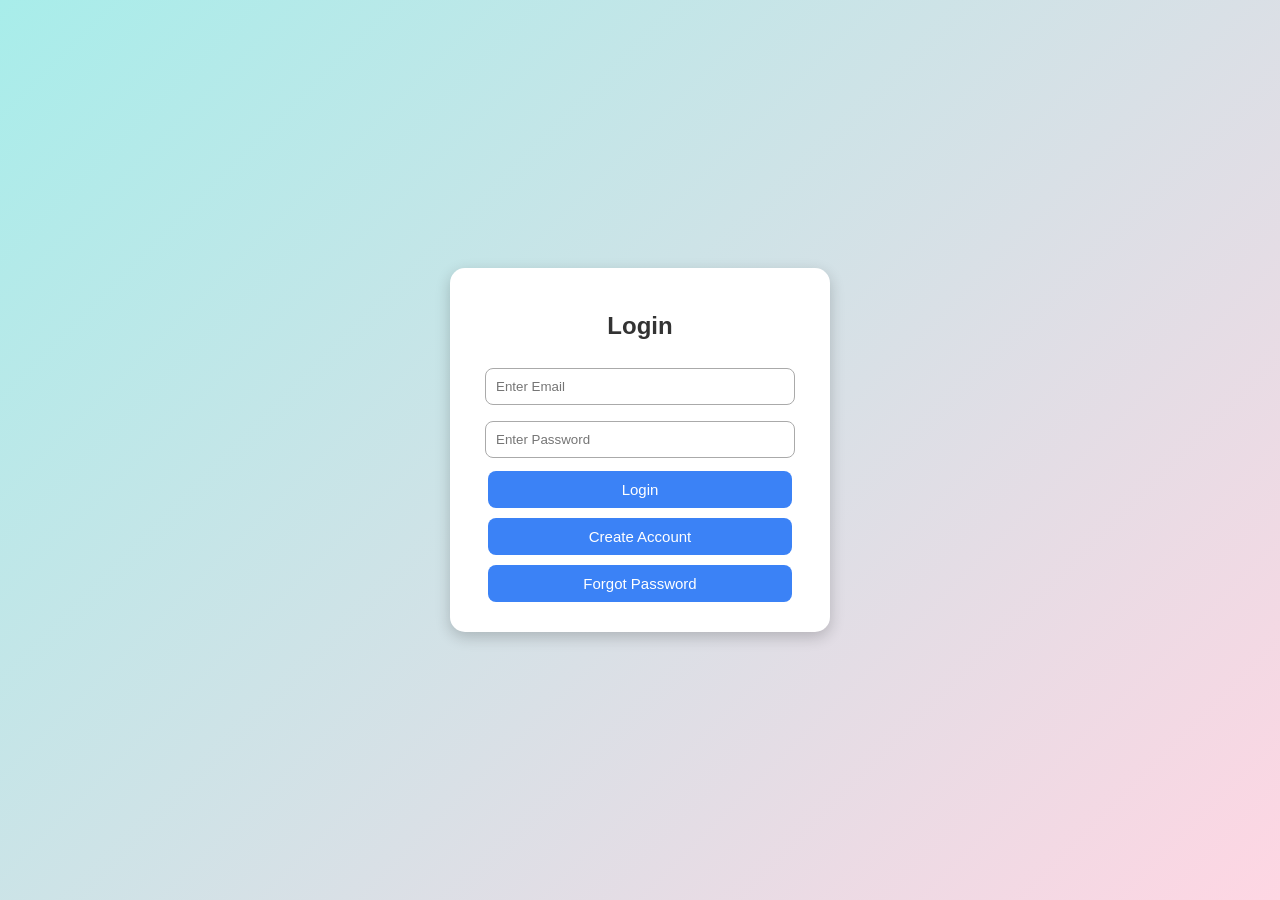
==== index.html @ 673ecfad "Add files via upload" ====
<!DOCTYPE html>
<html lang="en">
<head>
  <meta charset="UTF-8">
  <meta name="viewport" content="width=device-width, initial-scale=1.0">
  <title>Job Application Tracker</title>
  <link rel="stylesheet" href="style.css">
</head>
<body>

  <div class="container" id="loginPage">
    <h2>Login</h2>
    <input type="email" id="loginEmail" placeholder="Enter Email">
    <input type="password" id="loginPassword" placeholder="Enter Password">
    <button onclick="login()">Login</button>
    <button onclick="showSignup()">Create Account</button>
    <button onclick="forgotPassword()">Forgot Password</button>
  </div>

  <div class="container" id="signupPage" style="display:none;">
    <h2>Create Account</h2>
    <input type="email" id="signupEmail" placeholder="Enter Email">
    <input type="password" id="signupPassword" placeholder="Enter Password">
    <button onclick="register()">Register</button>
    <button onclick="showLogin()">Back to Login</button>
  </div>

  <div class="container" id="mainMenu" style="display:none;">
    <h2>Job Application Tracker</h2>
    <button onclick="showAddForm()">Add Application</button>
    <button onclick="viewApplications()">View Applications</button>
    <button onclick="updateStatus()">Update Status</button>
    <button onclick="deleteApplication()">Delete Application</button>
    <button onclick="logout()">Logout</button>
  </div>

  <script src="script.js"></script>
</body>
</html>
---- style.css ----
body {
  font-family: 'Segoe UI', sans-serif;
  background: linear-gradient(135deg, #a8edea, #fed6e3);
  height: 100vh;
  display: flex;
  align-items: center;
  justify-content: center;
  margin: 0;
}

.container {
  background: white;
  padding: 25px 30px;
  border-radius: 15px;
  box-shadow: 0 5px 15px rgba(0,0,0,0.2);
  width: 320px;
  text-align: center;
}

h2 {
  color: #333;
  margin-bottom: 20px;
}

input {
  width: 90%;
  padding: 10px;
  margin: 8px 0;
  border: 1px solid #aaa;
  border-radius: 8px;
  outline: none;
}

input:focus {
  border-color: #3b82f6;
}

button {
  width: 95%;
  background-color: #3b82f6;
  color: white;
  border: none;
  padding: 10px;
  margin: 5px 0;
  border-radius: 8px;
  cursor: pointer;
  font-size: 15px;
}

button:hover {
  background-color: #2563eb;
}

textarea {
  width: 95%;
  height: 150px;
  margin-top: 10px;
  border-radius: 8px;
  border: 1px solid #ccc;
  padding: 10px;
}
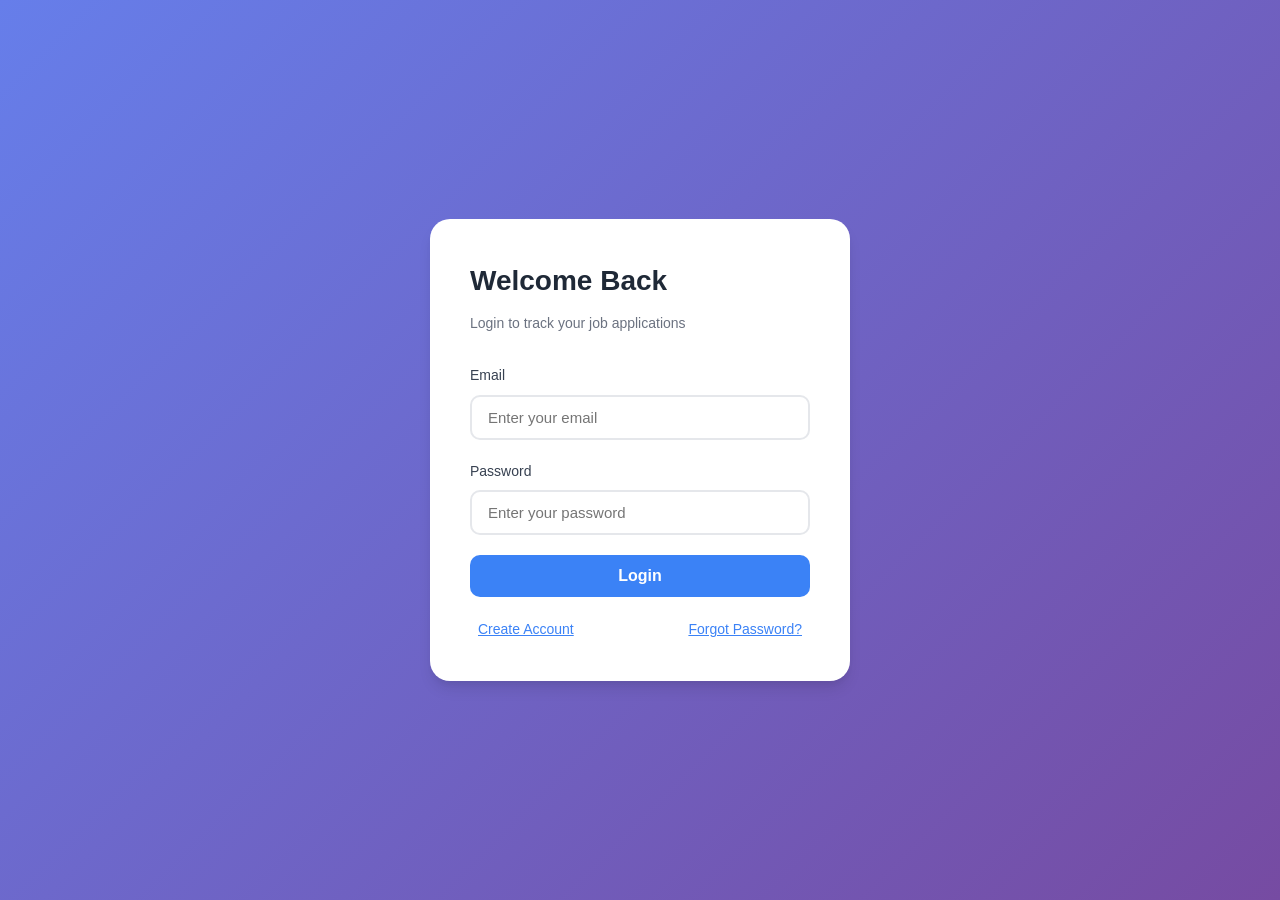
==== commit e2e2b275: "Add files via upload" ====
--- a/index.html
+++ b/index.html
@@ -7,32 +7,178 @@
   <link rel="stylesheet" href="style.css">
 </head>
 <body>
-
-  <div class="container" id="loginPage">
-    <h2>Login</h2>
-    <input type="email" id="loginEmail" placeholder="Enter Email">
-    <input type="password" id="loginPassword" placeholder="Enter Password">
-    <button onclick="login()">Login</button>
-    <button onclick="showSignup()">Create Account</button>
-    <button onclick="forgotPassword()">Forgot Password</button>
+  <!-- Login Page -->
+  <div class="page" id="loginPage">
+    <div class="auth-container">
+      <div class="auth-card">
+        <h2>Welcome Back</h2>
+        <p class="subtitle">Login to track your job applications</p>
+        <form id="loginForm" onsubmit="event.preventDefault(); login();">
+          <div class="input-group">
+            <label for="loginEmail">Email</label>
+            <input type="email" id="loginEmail" placeholder="Enter your email" required>
+          </div>
+          <div class="input-group">
+            <label for="loginPassword">Password</label>
+            <input type="password" id="loginPassword" placeholder="Enter your password" required>
+          </div>
+          <button type="submit" class="btn btn-primary">Login</button>
+          <div class="auth-links">
+            <button type="button" class="btn-link" onclick="showSignup()">Create Account</button>
+            <button type="button" class="btn-link" onclick="forgotPassword()">Forgot Password?</button>
+          </div>
+        </form>
+      </div>
+    </div>
   </div>
 
-  <div class="container" id="signupPage" style="display:none;">
-    <h2>Create Account</h2>
-    <input type="email" id="signupEmail" placeholder="Enter Email">
-    <input type="password" id="signupPassword" placeholder="Enter Password">
-    <button onclick="register()">Register</button>
-    <button onclick="showLogin()">Back to Login</button>
+  <!-- Signup Page -->
+  <div class="page" id="signupPage" style="display:none;">
+    <div class="auth-container">
+      <div class="auth-card">
+        <h2>Create Account</h2>
+        <p class="subtitle">Start tracking your job applications</p>
+        <form id="signupForm" onsubmit="event.preventDefault(); register();">
+          <div class="input-group">
+            <label for="signupEmail">Email</label>
+            <input type="email" id="signupEmail" placeholder="Enter your email" required>
+          </div>
+          <div class="input-group">
+            <label for="signupPassword">Password</label>
+            <input type="password" id="signupPassword" placeholder="Create a password (min 6 characters)" required>
+          </div>
+          <button type="submit" class="btn btn-primary">Register</button>
+          <div class="auth-links">
+            <button type="button" class="btn-link" onclick="showLogin()">Back to Login</button>
+          </div>
+        </form>
+      </div>
+    </div>
   </div>
 
-  <div class="container" id="mainMenu" style="display:none;">
-    <h2>Job Application Tracker</h2>
-    <button onclick="showAddForm()">Add Application</button>
-    <button onclick="viewApplications()">View Applications</button>
-    <button onclick="updateStatus()">Update Status</button>
-    <button onclick="deleteApplication()">Delete Application</button>
-    <button onclick="logout()">Logout</button>
+  <!-- Main Dashboard -->
+  <div class="page" id="mainMenu" style="display:none;">
+    <header class="header">
+      <div class="header-content">
+        <h1>Job Application Tracker</h1>
+        <div class="user-info">
+          <div class="user-avatar">
+            <span id="userInitial">U</span>
+          </div>
+          <div class="user-details">
+            <span class="user-email" id="userEmailDisplay">user@example.com</span>
+            <button class="btn-link btn-small" onclick="logout()">Logout</button>
+          </div>
+        </div>
+      </div>
+    </header>
+
+    <main class="main-content">
+      <!-- Stats Section -->
+      <section class="stats-section">
+        <div class="stat-card">
+          <div class="stat-icon stat-total">📊</div>
+          <div class="stat-info">
+            <h3 id="totalJobs">0</h3>
+            <p>Total Applications</p>
+          </div>
+        </div>
+        <div class="stat-card">
+          <div class="stat-icon stat-applied">📝</div>
+          <div class="stat-info">
+            <h3 id="appliedCount">0</h3>
+            <p>Applied</p>
+          </div>
+        </div>
+        <div class="stat-card">
+          <div class="stat-icon stat-interview">💼</div>
+          <div class="stat-info">
+            <h3 id="interviewCount">0</h3>
+            <p>Interview</p>
+          </div>
+        </div>
+        <div class="stat-card">
+          <div class="stat-icon stat-offer">🎉</div>
+          <div class="stat-info">
+            <h3 id="offerCount">0</h3>
+            <p>Offers</p>
+          </div>
+        </div>
+        <div class="stat-card">
+          <div class="stat-icon stat-rejected">❌</div>
+          <div class="stat-info">
+            <h3 id="rejectedCount">0</h3>
+            <p>Rejected</p>
+          </div>
+        </div>
+      </section>
+
+      <!-- Actions Section -->
+      <section class="actions-section">
+        <button class="btn btn-primary btn-large" onclick="showAddForm()">
+          <span>➕</span> Add New Application
+        </button>
+        <button class="btn btn-secondary" onclick="refreshApplications()">
+          <span>🔄</span> Refresh
+        </button>
+      </section>
+
+      <!-- Applications List -->
+      <section class="applications-section">
+        <h2>Your Applications</h2>
+        <div id="applicationsList" class="applications-grid">
+          <div class="empty-state" id="emptyState">
+            <p>No applications yet. Click "Add New Application" to get started!</p>
+          </div>
+        </div>
+      </section>
+    </main>
   </div>
+
+  <!-- Add/Edit Application Modal -->
+  <div class="modal" id="applicationModal" style="display:none;">
+    <div class="modal-content">
+      <div class="modal-header">
+        <h2 id="modalTitle">Add New Application</h2>
+        <button class="modal-close" onclick="closeModal()">&times;</button>
+      </div>
+      <form id="applicationForm" onsubmit="event.preventDefault(); saveApplication();">
+        <div class="form-group">
+          <label for="jobPosition">Job Position *</label>
+          <input type="text" id="jobPosition" placeholder="e.g., Software Engineer" required>
+        </div>
+        <div class="form-group">
+          <label for="jobCompany">Company Name *</label>
+          <input type="text" id="jobCompany" placeholder="e.g., Google" required>
+        </div>
+        <div class="form-group">
+          <label for="jobDate">Applied Date *</label>
+          <input type="date" id="jobDate" required>
+        </div>
+        <div class="form-group">
+          <label for="jobStatus">Status *</label>
+          <select id="jobStatus" required>
+            <option value="Applied">Applied</option>
+            <option value="Interview">Interview</option>
+            <option value="Offer">Offer</option>
+            <option value="Rejected">Rejected</option>
+          </select>
+        </div>
+        <div class="modal-actions">
+          <button type="button" class="btn btn-secondary" onclick="closeModal()">Cancel</button>
+          <button type="submit" class="btn btn-primary">Save Application</button>
+        </div>
+      </form>
+    </div>
+  </div>
+
+  <!-- Loading Overlay -->
+  <div class="loading-overlay" id="loadingOverlay" style="display:none;">
+    <div class="spinner"></div>
+  </div>
+
+  <!-- Toast Notification -->
+  <div class="toast" id="toast"></div>
 
   <script src="script.js"></script>
 </body>
--- a/style.css
+++ b/style.css
@@ -1,61 +1,630 @@
+/* Reset and Base Styles */
+* {
+  margin: 0;
+  padding: 0;
+  box-sizing: border-box;
+}
+
+:root {
+  --primary-color: #3b82f6;
+  --primary-hover: #2563eb;
+  --secondary-color: #6b7280;
+  --success-color: #10b981;
+  --warning-color: #f59e0b;
+  --danger-color: #ef4444;
+  --bg-gradient: linear-gradient(135deg, #667eea 0%, #764ba2 100%);
+  --card-shadow: 0 4px 6px -1px rgba(0, 0, 0, 0.1), 0 2px 4px -1px rgba(0, 0, 0, 0.06);
+  --card-shadow-hover: 0 10px 15px -3px rgba(0, 0, 0, 0.1), 0 4px 6px -2px rgba(0, 0, 0, 0.05);
+}
+
 body {
-  font-family: 'Segoe UI', sans-serif;
-  background: linear-gradient(135deg, #a8edea, #fed6e3);
-  height: 100vh;
+  font-family: 'Segoe UI', Tahoma, Geneva, Verdana, sans-serif;
+  background: var(--bg-gradient);
+  min-height: 100vh;
+  color: #333;
+  line-height: 1.6;
+}
+
+/* Page Container */
+.page {
+  min-height: 100vh;
+  display: flex;
+  flex-direction: column;
+}
+
+/* Auth Pages */
+.auth-container {
   display: flex;
   align-items: center;
   justify-content: center;
-  margin: 0;
-}
-
-.container {
+  min-height: 100vh;
+  padding: 20px;
+}
+
+.auth-card {
   background: white;
-  padding: 25px 30px;
+  padding: 40px;
+  border-radius: 20px;
+  box-shadow: var(--card-shadow-hover);
+  width: 100%;
+  max-width: 420px;
+  animation: slideUp 0.3s ease-out;
+}
+
+@keyframes slideUp {
+  from {
+    opacity: 0;
+    transform: translateY(20px);
+  }
+  to {
+    opacity: 1;
+    transform: translateY(0);
+  }
+}
+
+.auth-card h2 {
+  color: #1f2937;
+  margin-bottom: 8px;
+  font-size: 28px;
+}
+
+.subtitle {
+  color: #6b7280;
+  margin-bottom: 30px;
+  font-size: 14px;
+}
+
+/* Input Groups */
+.input-group {
+  margin-bottom: 20px;
+  text-align: left;
+}
+
+.input-group label {
+  display: block;
+  margin-bottom: 8px;
+  color: #374151;
+  font-weight: 500;
+  font-size: 14px;
+}
+
+.input-group input,
+.form-group input,
+.form-group select {
+  width: 100%;
+  padding: 12px 16px;
+  border: 2px solid #e5e7eb;
+  border-radius: 10px;
+  font-size: 15px;
+  transition: all 0.3s ease;
+  outline: none;
+}
+
+.input-group input:focus,
+.form-group input:focus,
+.form-group select:focus {
+  border-color: var(--primary-color);
+  box-shadow: 0 0 0 3px rgba(59, 130, 246, 0.1);
+}
+
+/* Buttons */
+.btn {
+  width: 100%;
+  padding: 12px 24px;
+  border: none;
+  border-radius: 10px;
+  font-size: 16px;
+  font-weight: 600;
+  cursor: pointer;
+  transition: all 0.3s ease;
+  display: inline-flex;
+  align-items: center;
+  justify-content: center;
+  gap: 8px;
+}
+
+.btn-primary {
+  background-color: var(--primary-color);
+  color: white;
+}
+
+.btn-primary:hover {
+  background-color: var(--primary-hover);
+  transform: translateY(-2px);
+  box-shadow: 0 4px 12px rgba(59, 130, 246, 0.4);
+}
+
+.btn-secondary {
+  background-color: #e5e7eb;
+  color: #374151;
+}
+
+.btn-secondary:hover {
+  background-color: #d1d5db;
+}
+
+.btn-large {
+  padding: 16px 32px;
+  font-size: 18px;
+}
+
+.btn-link {
+  background: none;
+  border: none;
+  color: var(--primary-color);
+  cursor: pointer;
+  font-size: 14px;
+  padding: 4px 8px;
+  text-decoration: underline;
+}
+
+.btn-link:hover {
+  color: var(--primary-hover);
+}
+
+.btn-small {
+  font-size: 12px;
+}
+
+.auth-links {
+  margin-top: 20px;
+  display: flex;
+  justify-content: space-between;
+  gap: 10px;
+}
+
+/* Header */
+.header {
+  background: white;
+  box-shadow: var(--card-shadow);
+  padding: 20px 0;
+  position: sticky;
+  top: 0;
+  z-index: 100;
+}
+
+.header-content {
+  max-width: 1200px;
+  margin: 0 auto;
+  padding: 0 20px;
+  display: flex;
+  justify-content: space-between;
+  align-items: center;
+  flex-wrap: wrap;
+  gap: 20px;
+}
+
+.header h1 {
+  color: #1f2937;
+  font-size: 24px;
+}
+
+.user-info {
+  display: flex;
+  align-items: center;
+  gap: 12px;
+}
+
+.user-avatar {
+  width: 45px;
+  height: 45px;
+  border-radius: 50%;
+  background: var(--bg-gradient);
+  display: flex;
+  align-items: center;
+  justify-content: center;
+  color: white;
+  font-weight: bold;
+  font-size: 18px;
+}
+
+.user-details {
+  display: flex;
+  flex-direction: column;
+  gap: 4px;
+}
+
+.user-email {
+  font-size: 14px;
+  color: #6b7280;
+  font-weight: 500;
+}
+
+/* Main Content */
+.main-content {
+  max-width: 1200px;
+  margin: 0 auto;
+  padding: 30px 20px;
+  width: 100%;
+}
+
+/* Stats Section */
+.stats-section {
+  display: grid;
+  grid-template-columns: repeat(auto-fit, minmax(180px, 1fr));
+  gap: 20px;
+  margin-bottom: 30px;
+}
+
+.stat-card {
+  background: white;
+  padding: 20px;
   border-radius: 15px;
-  box-shadow: 0 5px 15px rgba(0,0,0,0.2);
-  width: 320px;
+  box-shadow: var(--card-shadow);
+  display: flex;
+  align-items: center;
+  gap: 15px;
+  transition: transform 0.3s ease, box-shadow 0.3s ease;
+}
+
+.stat-card:hover {
+  transform: translateY(-4px);
+  box-shadow: var(--card-shadow-hover);
+}
+
+.stat-icon {
+  font-size: 32px;
+  width: 50px;
+  height: 50px;
+  display: flex;
+  align-items: center;
+  justify-content: center;
+  border-radius: 12px;
+}
+
+.stat-total { background: #dbeafe; }
+.stat-applied { background: #fef3c7; }
+.stat-interview { background: #ddd6fe; }
+.stat-offer { background: #d1fae5; }
+.stat-rejected { background: #fee2e2; }
+
+.stat-info h3 {
+  font-size: 28px;
+  color: #1f2937;
+  margin-bottom: 4px;
+}
+
+.stat-info p {
+  font-size: 13px;
+  color: #6b7280;
+}
+
+/* Actions Section */
+.actions-section {
+  display: flex;
+  gap: 15px;
+  margin-bottom: 30px;
+  flex-wrap: wrap;
+}
+
+.actions-section .btn {
+  width: auto;
+  flex: 1;
+  min-width: 150px;
+}
+
+/* Applications Section */
+.applications-section h2 {
+  color: white;
+  margin-bottom: 20px;
+  font-size: 24px;
+}
+
+.applications-grid {
+  display: grid;
+  grid-template-columns: repeat(auto-fill, minmax(300px, 1fr));
+  gap: 20px;
+}
+
+.job-card {
+  background: white;
+  padding: 24px;
+  border-radius: 15px;
+  box-shadow: var(--card-shadow);
+  transition: all 0.3s ease;
+  position: relative;
+  overflow: hidden;
+}
+
+.job-card:hover {
+  transform: translateY(-4px);
+  box-shadow: var(--card-shadow-hover);
+}
+
+.job-card::before {
+  content: '';
+  position: absolute;
+  top: 0;
+  left: 0;
+  right: 0;
+  height: 4px;
+  background: var(--primary-color);
+}
+
+.job-card.status-applied::before { background: #f59e0b; }
+.job-card.status-interview::before { background: #8b5cf6; }
+.job-card.status-offer::before { background: #10b981; }
+.job-card.status-rejected::before { background: #ef4444; }
+
+.job-header {
+  display: flex;
+  justify-content: space-between;
+  align-items: start;
+  margin-bottom: 16px;
+}
+
+.job-title {
+  font-size: 20px;
+  font-weight: 600;
+  color: #1f2937;
+  margin-bottom: 4px;
+}
+
+.job-company {
+  font-size: 16px;
+  color: #6b7280;
+}
+
+.status-badge {
+  padding: 6px 12px;
+  border-radius: 20px;
+  font-size: 12px;
+  font-weight: 600;
+  text-transform: uppercase;
+}
+
+.status-badge.applied { background: #fef3c7; color: #92400e; }
+.status-badge.interview { background: #ddd6fe; color: #5b21b6; }
+.status-badge.offer { background: #d1fae5; color: #065f46; }
+.status-badge.rejected { background: #fee2e2; color: #991b1b; }
+
+.job-date {
+  color: #9ca3af;
+  font-size: 14px;
+  margin-bottom: 16px;
+}
+
+.job-actions {
+  display: flex;
+  gap: 8px;
+  margin-top: 16px;
+}
+
+.job-actions button {
+  flex: 1;
+  padding: 8px 16px;
+  font-size: 13px;
+}
+
+.btn-edit {
+  background: #f3f4f6;
+  color: #374151;
+}
+
+.btn-edit:hover {
+  background: #e5e7eb;
+}
+
+.btn-delete {
+  background: #fee2e2;
+  color: #991b1b;
+}
+
+.btn-delete:hover {
+  background: #fecaca;
+}
+
+.empty-state {
+  grid-column: 1 / -1;
   text-align: center;
-}
-
-h2 {
-  color: #333;
+  padding: 60px 20px;
+  background: white;
+  border-radius: 15px;
+  box-shadow: var(--card-shadow);
+}
+
+.empty-state p {
+  color: #6b7280;
+  font-size: 16px;
+}
+
+/* Modal */
+.modal {
+  position: fixed;
+  top: 0;
+  left: 0;
+  right: 0;
+  bottom: 0;
+  background: rgba(0, 0, 0, 0.5);
+  display: flex;
+  align-items: center;
+  justify-content: center;
+  z-index: 1000;
+  padding: 20px;
+  animation: fadeIn 0.3s ease;
+}
+
+@keyframes fadeIn {
+  from { opacity: 0; }
+  to { opacity: 1; }
+}
+
+.modal-content {
+  background: white;
+  border-radius: 20px;
+  width: 100%;
+  max-width: 500px;
+  max-height: 90vh;
+  overflow-y: auto;
+  animation: slideUp 0.3s ease-out;
+}
+
+.modal-header {
+  display: flex;
+  justify-content: space-between;
+  align-items: center;
+  padding: 24px;
+  border-bottom: 1px solid #e5e7eb;
+}
+
+.modal-header h2 {
+  color: #1f2937;
+  font-size: 24px;
+}
+
+.modal-close {
+  background: none;
+  border: none;
+  font-size: 32px;
+  color: #6b7280;
+  cursor: pointer;
+  line-height: 1;
+  padding: 0;
+  width: 32px;
+  height: 32px;
+  display: flex;
+  align-items: center;
+  justify-content: center;
+  border-radius: 50%;
+  transition: all 0.3s ease;
+}
+
+.modal-close:hover {
+  background: #f3f4f6;
+  color: #1f2937;
+}
+
+#applicationForm {
+  padding: 24px;
+}
+
+.form-group {
   margin-bottom: 20px;
-}
-
-input {
-  width: 90%;
-  padding: 10px;
-  margin: 8px 0;
-  border: 1px solid #aaa;
-  border-radius: 8px;
-  outline: none;
-}
-
-input:focus {
-  border-color: #3b82f6;
-}
-
-button {
-  width: 95%;
-  background-color: #3b82f6;
+  text-align: left;
+}
+
+.form-group label {
+  display: block;
+  margin-bottom: 8px;
+  color: #374151;
+  font-weight: 500;
+  font-size: 14px;
+}
+
+.modal-actions {
+  display: flex;
+  gap: 12px;
+  margin-top: 24px;
+}
+
+.modal-actions .btn {
+  flex: 1;
+}
+
+/* Loading Overlay */
+.loading-overlay {
+  position: fixed;
+  top: 0;
+  left: 0;
+  right: 0;
+  bottom: 0;
+  background: rgba(0, 0, 0, 0.5);
+  display: flex;
+  align-items: center;
+  justify-content: center;
+  z-index: 2000;
+}
+
+.spinner {
+  width: 50px;
+  height: 50px;
+  border: 4px solid rgba(255, 255, 255, 0.3);
+  border-top-color: white;
+  border-radius: 50%;
+  animation: spin 0.8s linear infinite;
+}
+
+@keyframes spin {
+  to { transform: rotate(360deg); }
+}
+
+/* Toast Notification */
+.toast {
+  position: fixed;
+  bottom: 20px;
+  right: 20px;
+  background: #1f2937;
   color: white;
-  border: none;
-  padding: 10px;
-  margin: 5px 0;
-  border-radius: 8px;
-  cursor: pointer;
-  font-size: 15px;
-}
-
-button:hover {
-  background-color: #2563eb;
-}
-
-textarea {
-  width: 95%;
-  height: 150px;
-  margin-top: 10px;
-  border-radius: 8px;
-  border: 1px solid #ccc;
-  padding: 10px;
-}
+  padding: 16px 24px;
+  border-radius: 10px;
+  box-shadow: var(--card-shadow-hover);
+  z-index: 3000;
+  transform: translateX(400px);
+  transition: transform 0.3s ease;
+  max-width: 400px;
+}
+
+.toast.show {
+  transform: translateX(0);
+}
+
+.toast.success {
+  background: var(--success-color);
+}
+
+.toast.error {
+  background: var(--danger-color);
+}
+
+/* Responsive Design */
+@media (max-width: 768px) {
+  .auth-card {
+    padding: 30px 20px;
+  }
+
+  .header-content {
+    flex-direction: column;
+    align-items: flex-start;
+  }
+
+  .stats-section {
+    grid-template-columns: repeat(2, 1fr);
+  }
+
+  .applications-grid {
+    grid-template-columns: 1fr;
+  }
+
+  .actions-section {
+    flex-direction: column;
+  }
+
+  .actions-section .btn {
+    width: 100%;
+  }
+
+  .modal-content {
+    margin: 10px;
+    max-width: calc(100% - 20px);
+  }
+
+  .toast {
+    right: 10px;
+    left: 10px;
+    max-width: calc(100% - 20px);
+  }
+}
+
+@media (max-width: 480px) {
+  .stats-section {
+    grid-template-columns: 1fr;
+  }
+
+  .stat-card {
+    padding: 16px;
+  }
+
+  .job-card {
+    padding: 20px;
+  }
+}
